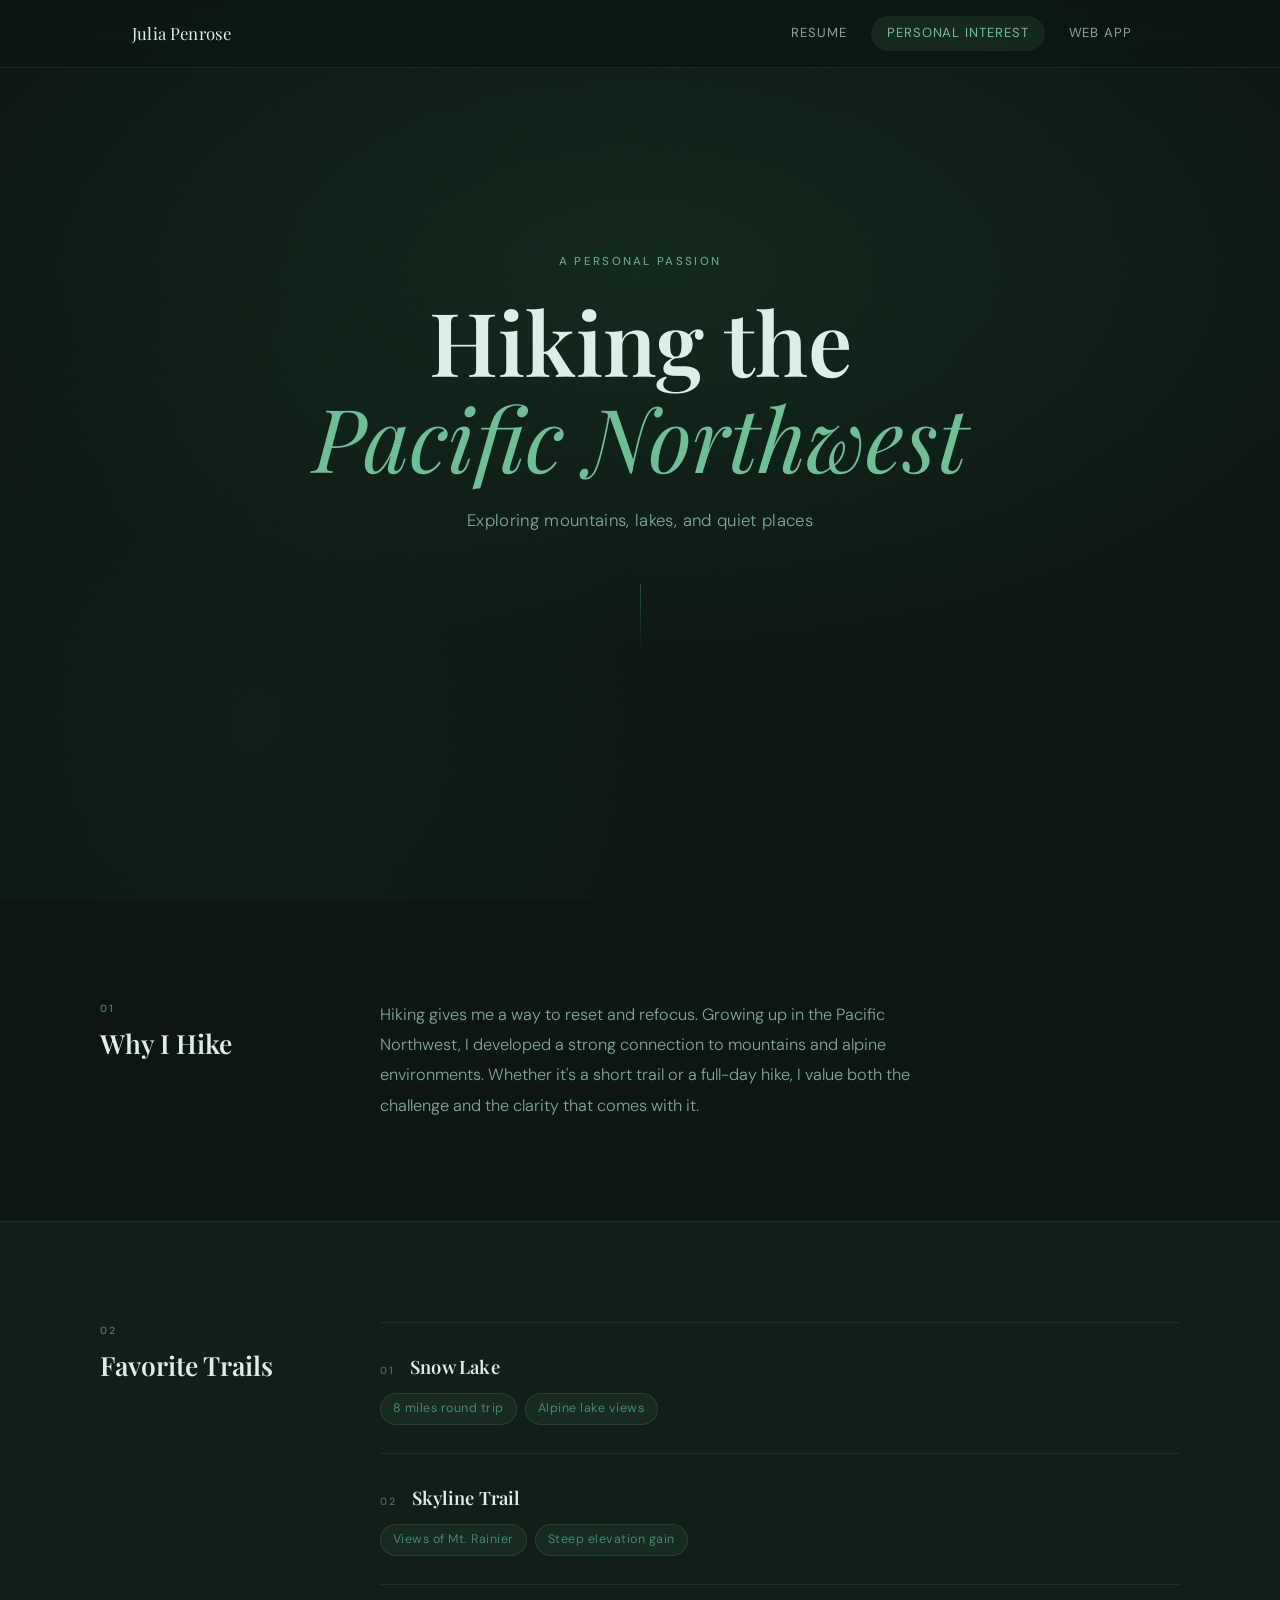
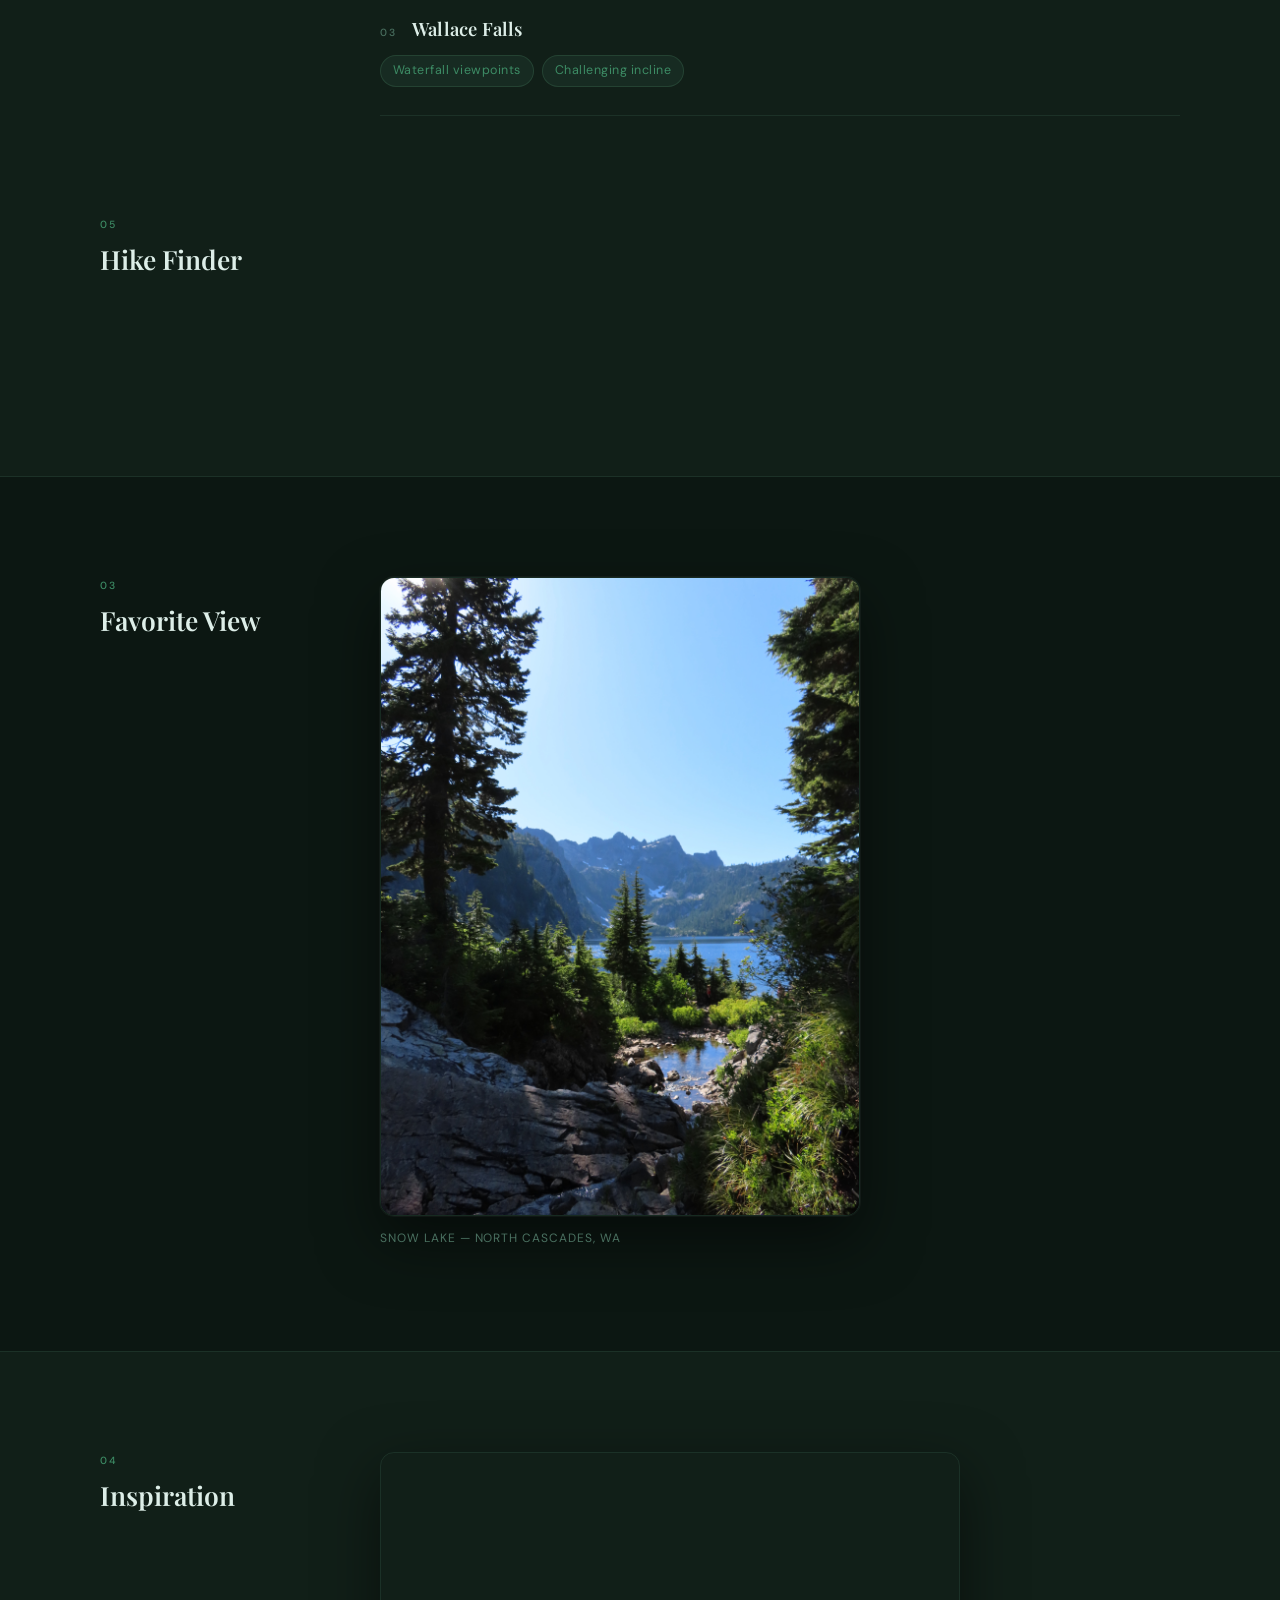
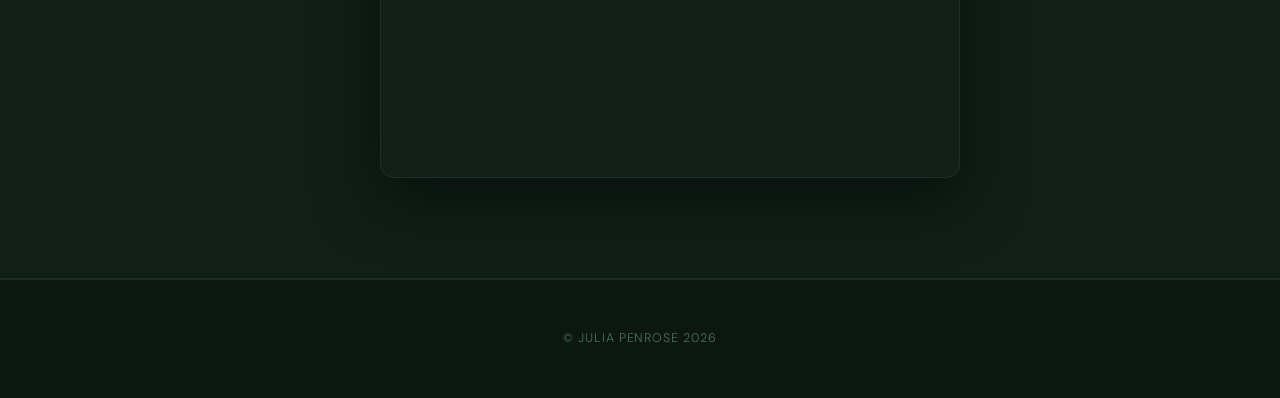
==== scratch.html @ 5eb54615 "Add files via upload" ====
<!DOCTYPE html>
<html lang="en">
<head>
<meta charset="UTF-8">
<meta name="viewport" content="width=device-width, initial-scale=1">
<title>Julia Penrose — Hiking</title>
<link rel="preconnect" href="https://fonts.googleapis.com">
<link rel="preconnect" href="https://fonts.gstatic.com" crossorigin>
<link href="https://fonts.googleapis.com/css2?family=Playfair+Display:ital,wght@0,400;0,600;1,400&family=DM+Sans:wght@300;400;500&display=swap" rel="stylesheet">
<link rel="stylesheet" href="css/scratch.css">
</head>
<body>

  <!-- NAV -->
  <nav class="nav" id="top">
    <div class="nav-inner">
      <div class="logo">Julia Penrose</div>
      <div class="links">
        <a href="index.html">Resume</a>
        <a href="scratch.html" class="active">Personal Interest</a>
        <a href="app.html">Web App</a>
      </div>
    </div>
  </nav>

  <!-- HERO -->
  <header class="hero">
    <div class="hero-bg"></div>
    <div class="hero-content">
      <span class="hero-eyebrow">A Personal Passion</span>
      <h1>Hiking the<br><em>Pacific Northwest</em></h1>
      <p>Exploring mountains, lakes, and quiet places</p>
      <div class="hero-line"></div>
    </div>
  </header>

  <!-- ABOUT -->
  <section class="section">
    <div class="grid">
      <div class="section-label">
        <span>01</span>
        <h2>Why I Hike</h2>
      </div>
      <div class="section-body">
        <p>
          Hiking gives me a way to reset and refocus. Growing up in the Pacific Northwest,
          I developed a strong connection to mountains and alpine environments.
          Whether it's a short trail or a full-day hike, I value both the challenge
          and the clarity that comes with it.
        </p>
      </div>
    </div>
  </section>

  <!-- TRAILS -->
  <section class="section alt">
    <div class="grid">
      <div class="section-label">
        <span>02</span>
        <h2>Favorite Trails</h2>
      </div>
      <div class="section-body">
        <ol class="trail-list">
          <li>
            <div class="trail-header">
              <span class="trail-num">01</span>
              <strong>Snow Lake</strong>
            </div>
            <ul>
              <li>8 miles round trip</li>
              <li>Alpine lake views</li>
            </ul>
          </li>
          <li>
            <div class="trail-header">
              <span class="trail-num">02</span>
              <strong>Skyline Trail</strong>
            </div>
            <ul>
              <li>Views of Mt. Rainier</li>
              <li>Steep elevation gain</li>
            </ul>
          </li>
          <li>
            <div class="trail-header">
              <span class="trail-num">03</span>
              <strong>Wallace Falls</strong>
            </div>
            <ul>
              <li>Waterfall viewpoints</li>
              <li>Challenging incline</li>
            </ul>
          </li>
        </ol>
      </div>
    </div>
    <!-- TABLEAU -->
<section class="section">
  <div class="grid">
    <div class="section-label">
      <span>05</span>
      <h2>Hike Finder</h2>
    </div>
    <div class="section-body">
      <div class="tableauPlaceholder" style="width:100%; max-width:740px;">
        <object class="tableauViz" style="display:none;">
          <param name="host_url" value="https%3A%2F%2Fpublic.tableau.com%2F" />
          <param name="embed_code_version" value="3" />
          <param name="site_root" value="" />
          <param name="name" value="WashingtonStateHikeFinder/WAHikeFinder" />
          <param name="tabs" value="no" />
          <param name="toolbar" value="yes" />
        </object>
      </div>
      <script src="https://public.tableau.com/javascripts/api/viz_v1.js"></script>
      <script>
        var divElement = document.querySelector('.tableauPlaceholder');
        var vizElement = divElement.getElementsByTagName('object')[0];
        vizElement.style.width = '100%';
        vizElement.style.height = '600px';
      </script>
    </div>
  </div>
</section>
  </section>

  <!-- IMAGE -->
  <section class="section">
    <div class="grid">
      <div class="section-label">
        <span>03</span>
        <h2>Favorite View</h2>
      </div>
      <div class="section-body">
        <figure class="photo-frame">
          <img src="assets/img/Snow Lake.JPG" alt="Snow Lake, Washington">
          <figcaption>Snow Lake — North Cascades, WA</figcaption>
        </figure>
      </div>
    </div>
  </section>

  <!-- VIDEO -->
  <section class="section alt">
    <div class="grid">
      <div class="section-label">
        <span>04</span>
        <h2>Inspiration</h2>
      </div>
      <div class="section-body">
        <div class="video-wrap">
          <iframe src="https://www.youtube.com/embed/r6bWwz1mHkM" allowfullscreen title="Hiking Inspiration Video"></iframe>
        </div>
      </div>
    </div>
  </section>

  <!-- FOOTER -->
  <footer class="footer">
    <div class="footer-inner">
      <p>© Julia Penrose 2026</p>
    </div>
  </footer>

  <!-- BACK TO TOP -->
  <button class="back-to-top" id="backToTop" onclick="scrollToTop()" aria-label="Back to top">
    <svg xmlns="http://www.w3.org/2000/svg" viewBox="0 0 24 24" fill="none" stroke="currentColor" stroke-width="2" stroke-linecap="round" stroke-linejoin="round">
      <polyline points="18 15 12 9 6 15"></polyline>
    </svg>
  </button>

  <script>
    const btn = document.getElementById('backToTop');

    window.addEventListener('scroll', () => {
      if (window.scrollY > 400) {
        btn.classList.add('visible');
      } else {
        btn.classList.remove('visible');
      }
    });

    function scrollToTop() {
      window.scrollTo({ top: 0, behavior: 'smooth' });
    }

    // Fade-in on scroll
    const observer = new IntersectionObserver((entries) => {
      entries.forEach(e => {
        if (e.isIntersecting) {
          e.target.classList.add('in-view');
          observer.unobserve(e.target);
        }
      });
    }, { threshold: 0.1 });

    document.querySelectorAll('.section').forEach(s => observer.observe(s));
  </script>
</body>
</html>
---- css/scratch.css ----
/* =============================================
   BASE & RESET
   ============================================= */
*, *::before, *::after {
  box-sizing: border-box;
  margin: 0;
  padding: 0;
}

:root {
  --bg:        #0c1712;
  --bg-alt:    #111f18;
  --surface:   #152219;
  --border:    rgba(110, 180, 150, 0.12);
  --accent:    #6dbf96;
  --accent-dim:#3d8c65;
  --text:      #ddeee8;
  --text-muted:#7fa89a;
  --text-faint:#4a7060;
  --serif:     'Playfair Display', Georgia, serif;
  --sans:      'DM Sans', system-ui, sans-serif;
  --nav-h:     68px;
  --max-w:     1080px;
  --radius:    14px;
  --transition: 0.35s cubic-bezier(0.4, 0, 0.2, 1);
}

html {
  scroll-behavior: smooth;
}

body {
  background: var(--bg);
  color: var(--text);
  font-family: var(--sans);
  font-weight: 300;
  line-height: 1.75;
  -webkit-font-smoothing: antialiased;
}

/* =============================================
   NAVIGATION
   ============================================= */
.nav {
  position: fixed;
  top: 0;
  left: 0;
  right: 0;
  z-index: 100;
  height: var(--nav-h);
  background: rgba(12, 23, 18, 0.85);
  backdrop-filter: blur(18px) saturate(160%);
  -webkit-backdrop-filter: blur(18px) saturate(160%);
  border-bottom: 1px solid var(--border);
  transition: background var(--transition);
}

.nav-inner {
  max-width: var(--max-w);
  margin: 0 auto;
  height: 100%;
  display: flex;
  align-items: center;
  justify-content: space-between;
  padding: 0 32px;
}

.logo {
  font-family: var(--serif);
  font-size: 1.05rem;
  letter-spacing: 0.01em;
  color: var(--text);
}

.links {
  display: flex;
  gap: 8px;
}

.links a {
  font-size: 0.82rem;
  font-weight: 400;
  letter-spacing: 0.07em;
  text-transform: uppercase;
  text-decoration: none;
  color: var(--text-muted);
  padding: 6px 16px;
  border-radius: 50px;
  transition: color var(--transition), background var(--transition);
}

.links a:hover {
  color: var(--text);
  background: rgba(255,255,255,0.06);
}

.links .active {
  color: var(--accent);
  background: rgba(109, 191, 150, 0.1);
}

/* =============================================
   HERO
   ============================================= */
.hero {
  position: relative;
  min-height: 100vh;
  display: flex;
  align-items: center;
  justify-content: center;
  text-align: center;
  overflow: hidden;
  padding: 0 24px;
}

.hero-bg {
  position: absolute;
  inset: 0;
  background:
    radial-gradient(ellipse 80% 60% at 50% 30%, rgba(40, 110, 75, 0.2) 0%, transparent 70%),
    radial-gradient(ellipse 50% 80% at 20% 80%, rgba(20, 70, 50, 0.15) 0%, transparent 60%);
  pointer-events: none;
}

/* subtle grain texture */
.hero::after {
  content: '';
  position: absolute;
  inset: 0;
  background-image: url("data:image/svg+xml,%3Csvg viewBox='0 0 256 256' xmlns='http://www.w3.org/2000/svg'%3E%3Cfilter id='noise'%3E%3CfeTurbulence type='fractalNoise' baseFrequency='0.9' numOctaves='4' stitchTiles='stitch'/%3E%3C/filter%3E%3Crect width='100%25' height='100%25' filter='url(%23noise)' opacity='0.04'/%3E%3C/svg%3E");
  background-size: 256px;
  opacity: 0.4;
  pointer-events: none;
}

.hero-content {
  position: relative;
  z-index: 1;
  animation: heroFade 1.2s ease both;
}

@keyframes heroFade {
  from { opacity: 0; transform: translateY(28px); }
  to   { opacity: 1; transform: translateY(0); }
}

.hero-eyebrow {
  display: inline-block;
  font-size: 0.72rem;
  font-weight: 500;
  letter-spacing: 0.2em;
  text-transform: uppercase;
  color: var(--accent);
  margin-bottom: 20px;
  opacity: 0.85;
}

.hero h1 {
  font-family: var(--serif);
  font-size: clamp(2.8rem, 7vw, 5.5rem);
  font-weight: 600;
  line-height: 1.1;
  color: var(--text);
  margin-bottom: 20px;
}

.hero h1 em {
  font-style: italic;
  font-weight: 400;
  color: var(--accent);
}

.hero p {
  font-size: 1.05rem;
  color: var(--text-muted);
  font-weight: 300;
  letter-spacing: 0.02em;
}

.hero-line {
  width: 1px;
  height: 70px;
  background: linear-gradient(to bottom, var(--accent-dim), transparent);
  margin: 48px auto 0;
  opacity: 0.5;
}

/* =============================================
   SECTIONS
   ============================================= */
.section {
  padding: 100px 32px;
  opacity: 0;
  transform: translateY(24px);
  transition: opacity 0.7s ease, transform 0.7s ease;
}

.section.in-view {
  opacity: 1;
  transform: translateY(0);
}

.section.alt {
  background: var(--bg-alt);
  border-top: 1px solid var(--border);
  border-bottom: 1px solid var(--border);
}

.grid {
  max-width: var(--max-w);
  margin: 0 auto;
  display: grid;
  grid-template-columns: 220px 1fr;
  gap: 60px;
  align-items: start;
}

/* =============================================
   SECTION LABELS
   ============================================= */
.section-label {
  position: sticky;
  top: calc(var(--nav-h) + 24px);
}

.section-label span {
  display: block;
  font-size: 0.65rem;
  letter-spacing: 0.18em;
  text-transform: uppercase;
  color: var(--accent-dim);
  font-weight: 500;
  margin-bottom: 10px;
}

.section-label h2 {
  font-family: var(--serif);
  font-size: 1.65rem;
  font-weight: 600;
  line-height: 1.2;
  color: var(--text);
}

/* =============================================
   BODY TEXT
   ============================================= */
.section-body p {
  color: var(--text-muted);
  font-size: 1.02rem;
  line-height: 1.85;
  max-width: 560px;
}

/* =============================================
   TRAIL LIST
   ============================================= */
.trail-list {
  list-style: none;
  display: flex;
  flex-direction: column;
  gap: 0;
}

.trail-list > li {
  padding: 28px 0;
  border-bottom: 1px solid var(--border);
}

.trail-list > li:first-child {
  border-top: 1px solid var(--border);
}

.trail-header {
  display: flex;
  align-items: baseline;
  gap: 16px;
  margin-bottom: 10px;
}

.trail-num {
  font-size: 0.65rem;
  letter-spacing: 0.15em;
  color: var(--text-faint);
  font-weight: 500;
}

.trail-header strong {
  font-family: var(--serif);
  font-size: 1.15rem;
  font-weight: 600;
  color: var(--text);
  letter-spacing: 0.01em;
}

.trail-list ul {
  list-style: none;
  display: flex;
  flex-wrap: wrap;
  gap: 8px;
  padding: 0;
}

.trail-list ul li {
  font-size: 0.78rem;
  font-weight: 400;
  letter-spacing: 0.04em;
  color: var(--accent-dim);
  background: rgba(109, 191, 150, 0.08);
  border: 1px solid rgba(109, 191, 150, 0.15);
  padding: 4px 12px;
  border-radius: 50px;
}

/* =============================================
   PHOTO
   ============================================= */
.photo-frame {
  display: inline-block;
}

.photo-frame img {
  display: block;
  width: 100%;
  max-width: 480px;
  height: auto;
  border-radius: var(--radius);
  border: 1px solid var(--border);
  box-shadow:
    0 0 0 1px rgba(255,255,255,0.04),
    0 24px 60px rgba(0,0,0,0.5);
  transition: transform var(--transition), box-shadow var(--transition);
}

.photo-frame img:hover {
  transform: translateY(-4px);
  box-shadow:
    0 0 0 1px rgba(255,255,255,0.06),
    0 32px 80px rgba(0,0,0,0.6);
}

.photo-frame figcaption {
  margin-top: 12px;
  font-size: 0.75rem;
  letter-spacing: 0.08em;
  text-transform: uppercase;
  color: var(--text-faint);
  font-weight: 400;
}

/* =============================================
   VIDEO
   ============================================= */
.video-wrap {
  position: relative;
  width: 100%;
  max-width: 580px;
  border-radius: var(--radius);
  overflow: hidden;
  border: 1px solid var(--border);
  box-shadow: 0 20px 60px rgba(0,0,0,0.5);
  aspect-ratio: 16 / 9;
}

.video-wrap iframe {
  position: absolute;
  inset: 0;
  width: 100%;
  height: 100%;
  border: none;
  display: block;
}

/* =============================================
   FOOTER
   ============================================= */
.footer {
  padding: 48px 32px;
  border-top: 1px solid var(--border);
  text-align: center;
}

.footer-inner {
  display: flex;
  flex-direction: column;
  align-items: center;
  gap: 8px;
}

.footer-logo {
  font-family: var(--serif);
  font-size: 1rem;
  color: var(--text-muted);
  letter-spacing: 0.02em;
}

.footer p {
  font-size: 0.78rem;
  letter-spacing: 0.08em;
  text-transform: uppercase;
  color: var(--text-faint);
}

/* =============================================
   BACK TO TOP
   ============================================= */
.back-to-top {
  position: fixed;
  bottom: 32px;
  right: 32px;
  z-index: 200;
  width: 48px;
  height: 48px;
  border-radius: 50%;
  border: 1px solid rgba(109, 191, 150, 0.3);
  background: rgba(12, 23, 18, 0.9);
  backdrop-filter: blur(12px);
  color: var(--accent);
  cursor: pointer;
  display: flex;
  align-items: center;
  justify-content: center;
  opacity: 0;
  transform: translateY(16px);
  pointer-events: none;
  transition: opacity 0.3s ease, transform 0.3s ease, background 0.2s ease, border-color 0.2s ease;
  box-shadow: 0 8px 24px rgba(0,0,0,0.4);
}

.back-to-top.visible {
  opacity: 1;
  transform: translateY(0);
  pointer-events: all;
}

.back-to-top:hover {
  background: rgba(109, 191, 150, 0.12);
  border-color: rgba(109, 191, 150, 0.6);
}

.back-to-top svg {
  width: 18px;
  height: 18px;
  stroke-width: 2;
}

/* =============================================
   MOBILE
   ============================================= */
@media (max-width: 768px) {
  .nav-inner {
    padding: 0 20px;
  }

  .links a {
    padding: 6px 10px;
  }

  .section {
    padding: 72px 20px;
  }

  .grid {
    grid-template-columns: 1fr;
    gap: 28px;
  }

  .section-label {
    position: static;
  }

  .section-label h2 {
    font-size: 1.4rem;
  }

  .photo-frame img {
    max-width: 100%;
  }

  .video-wrap {
    max-width: 100%;
  }

  .back-to-top {
    bottom: 20px;
    right: 20px;
  }
}

@media (max-width: 480px) {
  .hero h1 {
    font-size: 2.4rem;
  }

  .links a {
    font-size: 0.75rem;
    padding: 5px 8px;
  }
}
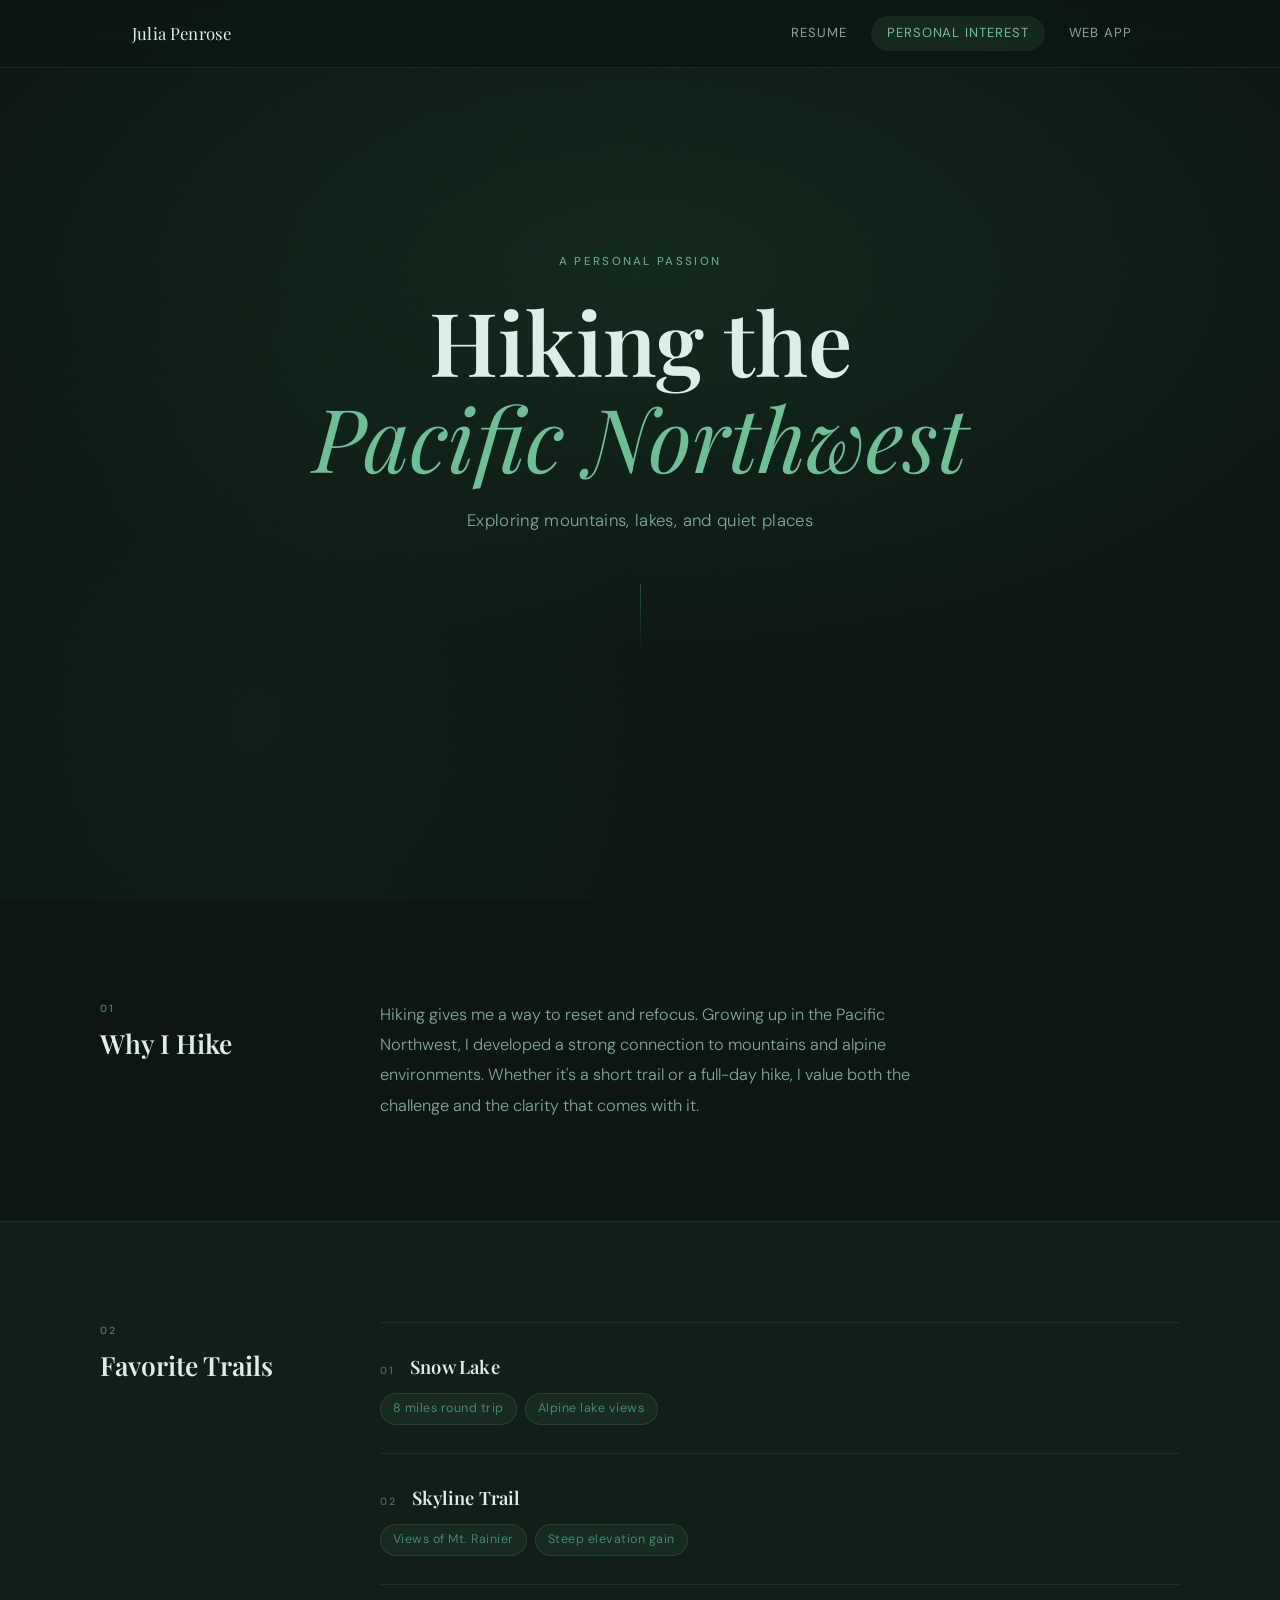
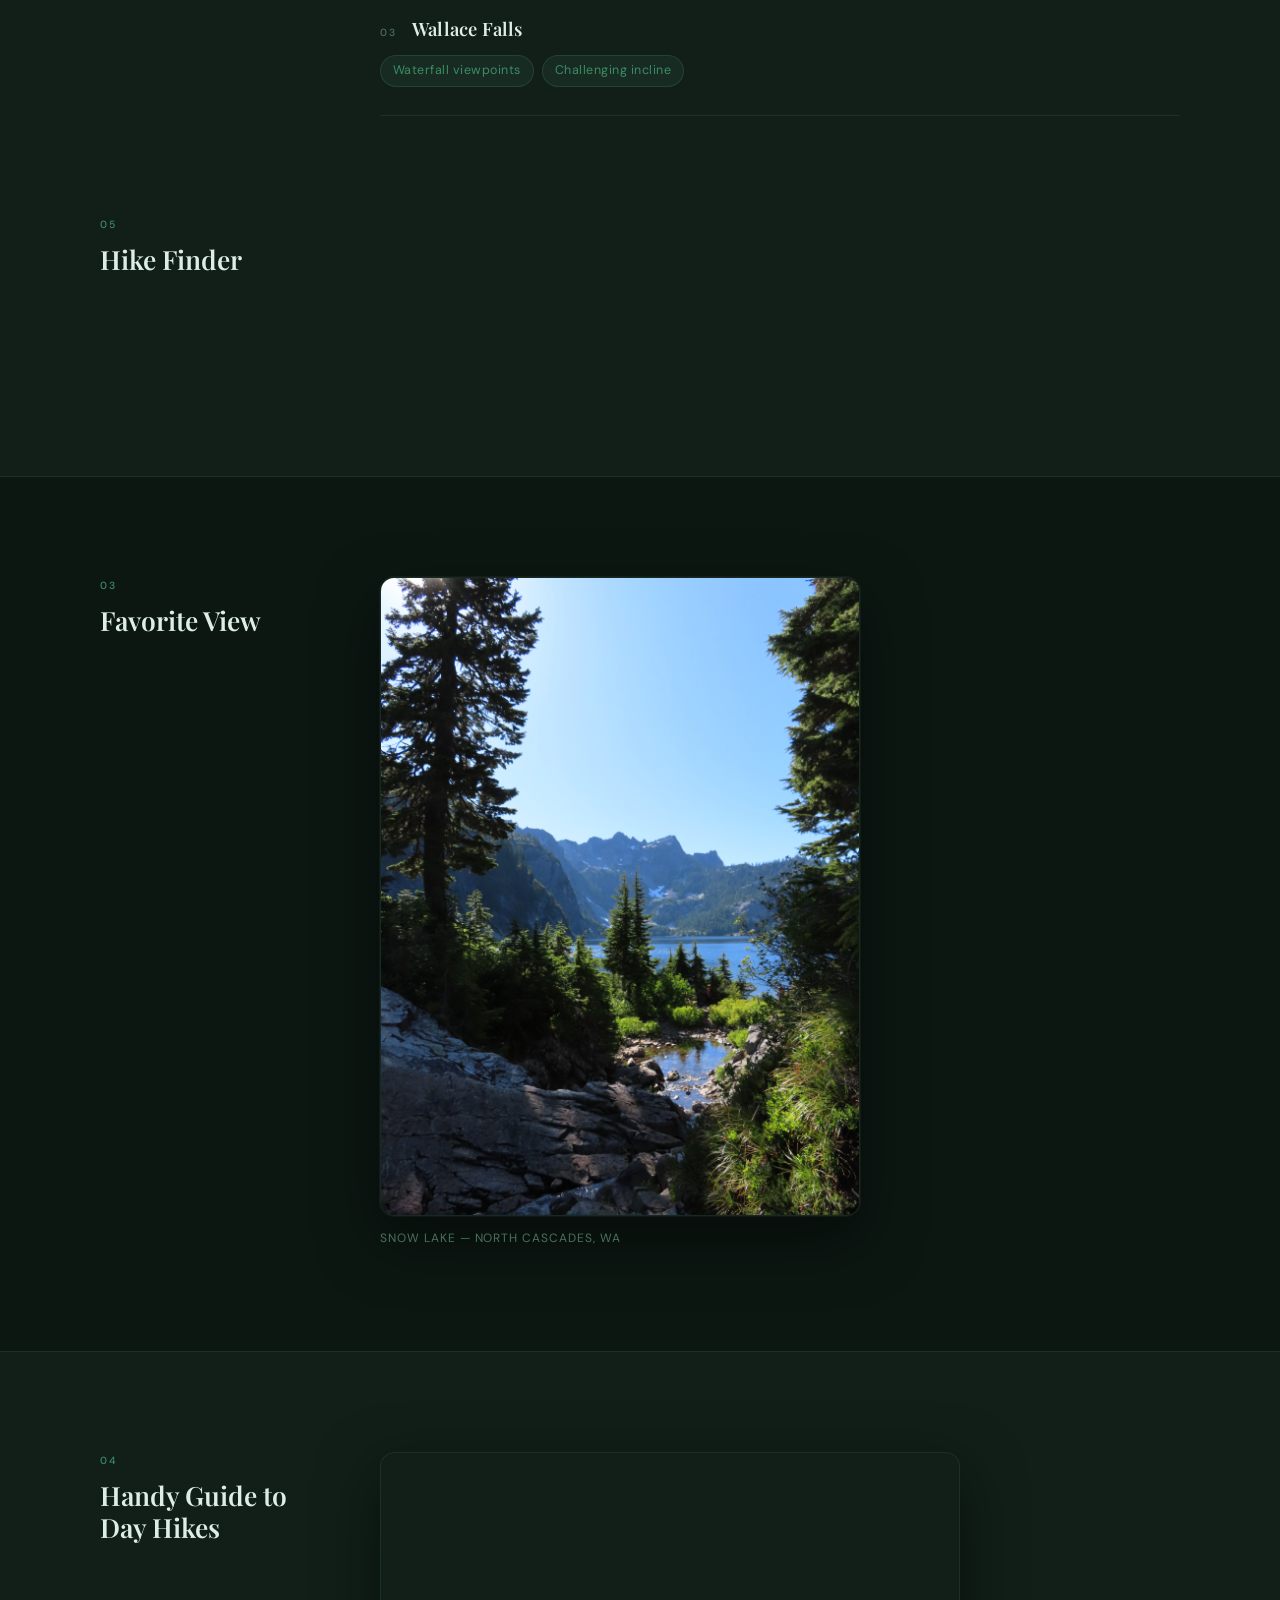
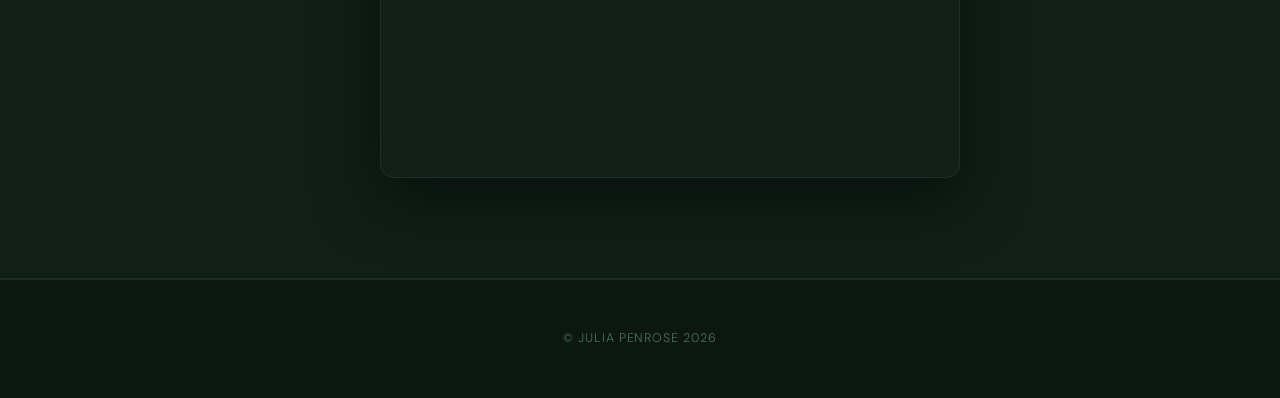
==== commit 8ffb9d1f: "Add files via upload" ====
--- a/scratch.html
+++ b/scratch.html
@@ -145,11 +145,11 @@
     <div class="grid">
       <div class="section-label">
         <span>04</span>
-        <h2>Inspiration</h2>
+        <h2>Handy Guide to Day Hikes</h2>
       </div>
       <div class="section-body">
         <div class="video-wrap">
-          <iframe src="https://www.youtube.com/embed/r6bWwz1mHkM" allowfullscreen title="Hiking Inspiration Video"></iframe>
+          <iframe src="https://www.youtube.com/embed/aIa9u3ZE6y0" allowfullscreen title="Hiking Inspiration Video"></iframe>
         </div>
       </div>
     </div>
